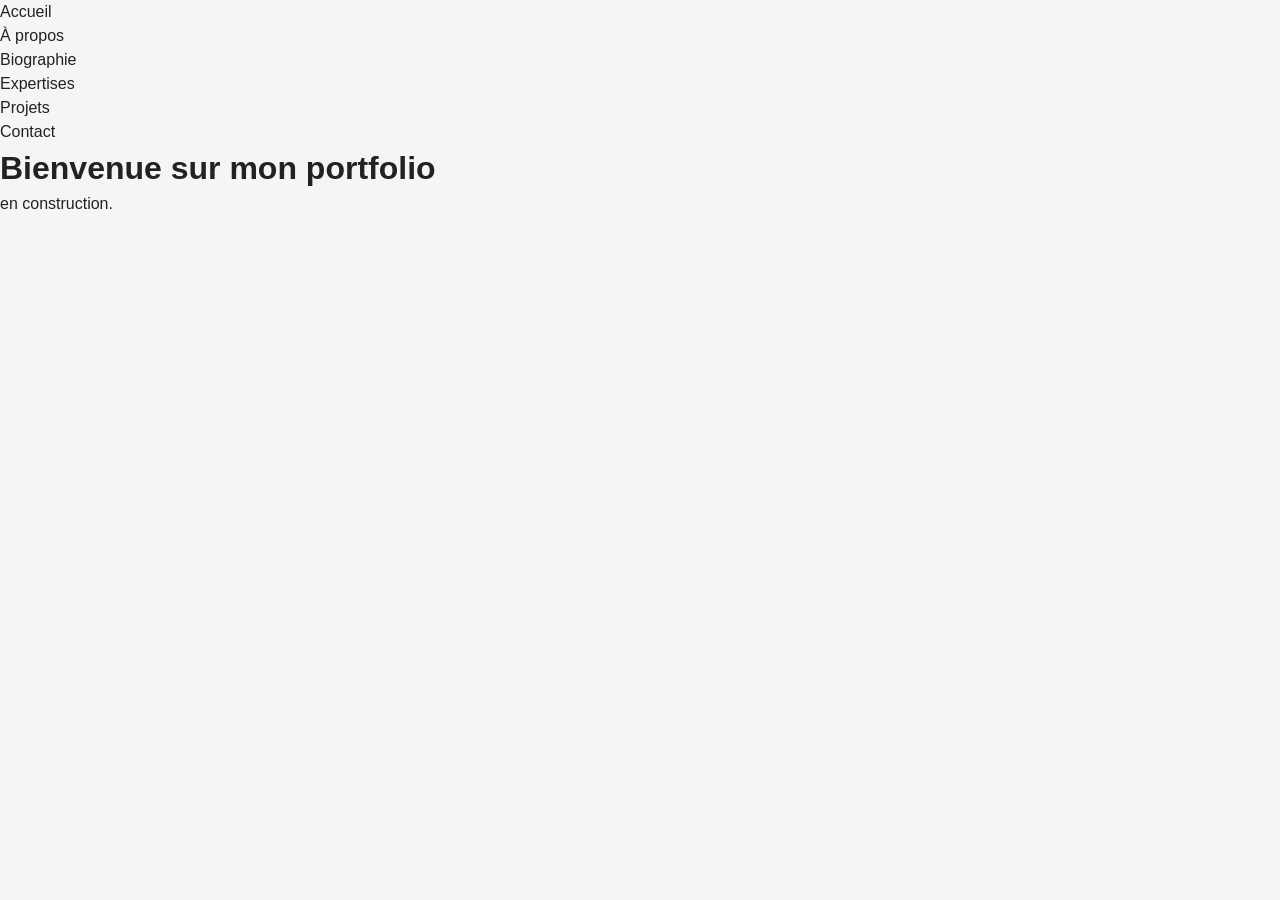
==== a-propos.html @ 9bca4cc6 "Initial commit" ====
<!DOCTYPE html>
<html lang="fr">
<head>
  <meta charset="UTF-8" />
  <meta name="viewport" content="width=device-width, initial-scale=1.0" />
  <title>Projet Portfolio - Accueil</title>
  <link rel="stylesheet" href="css/style.css" />
  </head>
<body>
  <header>
    <nav>
      <ul>
        <li><a href="index.html">Accueil</a></li>
        <li><a href="a-propos.html">À propos</a></li>
        <li><a href="biographie.html">Biographie</a></li>
        <li><a href="expertises.html">Expertises</a></li>
        <li><a href="projets.html">Projets</a></li>
        <li><a href="contact.html">Contact</a></li>
      </ul>
    </nav>
  </header>

  <main>
    <h1>Bienvenue sur mon portfolio</h1>
    <p>en construction.</p>
  </main>

  <footer>
    <p></p>
  </footer>

  <script src="js/main.js"></script>
</body>
</html>
---- css/style.css ----
* {
  margin: 0;
  padding: 0;
  box-sizing: border-box;
}

body {
  font-family: Helvetica, Arial, sans-serif;
  line-height: 1.5;
  background-color: #f5f5f5;
  color: #222;
}

nav ul {
  list-style: none;
}

a {
  text-decoration: none;
  color: inherit;
}
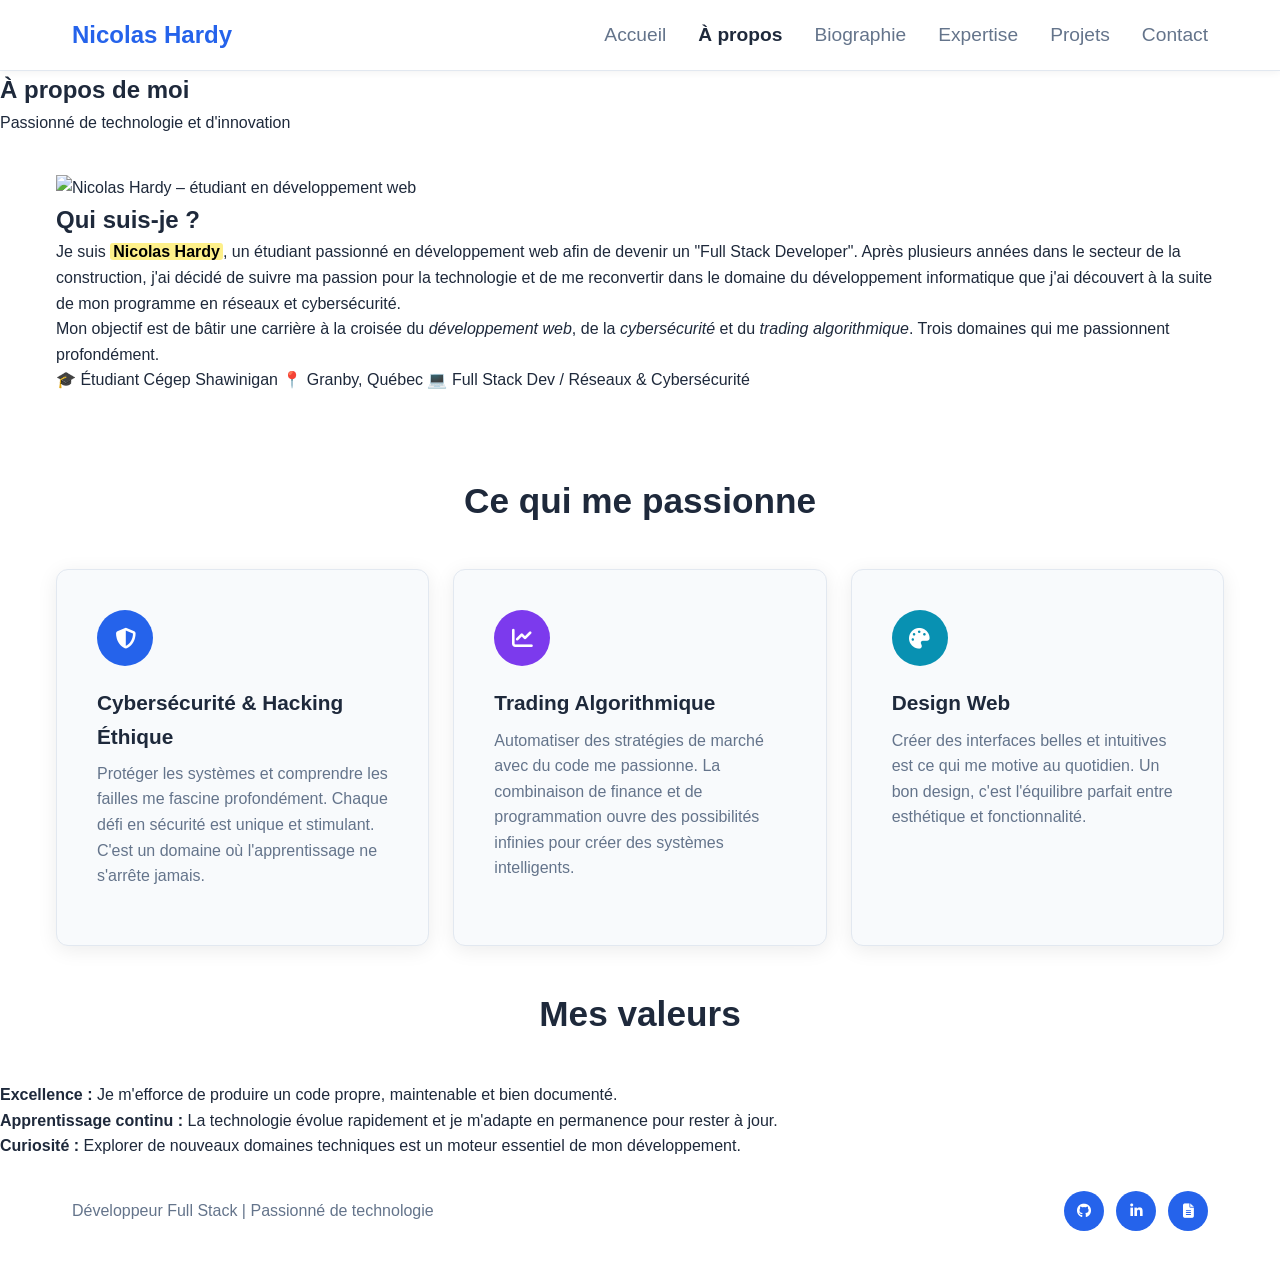
==== commit c6ef40c1: "Ajout du contenu de la page a propos + references" ====
--- a/a-propos.html
+++ b/a-propos.html
@@ -1,34 +1,172 @@
 <!DOCTYPE html>
 <html lang="fr">
 <head>
-  <meta charset="UTF-8" />
-  <meta name="viewport" content="width=device-width, initial-scale=1.0" />
-  <title>Projet Portfolio - Accueil</title>
-  <link rel="stylesheet" href="css/style.css" />
-  </head>
+  <meta charset="UTF-8">
+  <meta name="viewport" content="width=device-width, initial-scale=1.0">
+  <title>À propos – Nicolas Hardy</title>
+  <link rel="stylesheet" href="css/style.css">
+  <link rel="stylesheet" href="https://cdnjs.cloudflare.com/ajax/libs/font-awesome/6.5.0/css/all.min.css">
+</head>
 <body>
-  <header>
-    <nav>
-      <ul>
-        <li><a href="index.html">Accueil</a></li>
-        <li><a href="a-propos.html">À propos</a></li>
-        <li><a href="biographie.html">Biographie</a></li>
-        <li><a href="expertises.html">Expertises</a></li>
-        <li><a href="projets.html">Projets</a></li>
-        <li><a href="contact.html">Contact</a></li>
-      </ul>
-    </nav>
+
+  <!-- HEADER -->
+  <header class="header">
+    <div class="header-conteneur">
+      <a href="index.html" class="logo">Nicolas Hardy</a>
+      <button class="menu-hamburger" id="menuToggle"
+              aria-label="Ouvrir le menu"
+              aria-expanded="false"
+              aria-controls="navMobile">
+        <span class="barre"></span>
+        <span class="barre"></span>
+        <span class="barre"></span>
+      </button>
+      <nav class="nav-principale" id="navMobile">
+        <button class="nav-fermer" id="navFermer" aria-label="Fermer le menu">&times;</button> <!-- RÉFÉRENCE: https://numerique.ostralo.net/html_css/p5b_caracteres_speciaux.htm -->
+        <ul>
+          <li><a href="index.html" class="nav-lien">Accueil</a></li>
+          <li><a href="a-propos.html" class="nav-lien actif">À propos</a></li>
+          <li><a href="biographie.html" class="nav-lien">Biographie</a></li>
+          <li><a href="expertise.html" class="nav-lien">Expertise</a></li>
+          <li><a href="projets.html" class="nav-lien">Projets</a></li>
+          <li><a href="contact.html" class="nav-lien">Contact</a></li>
+        </ul>
+      </nav>
+    </div>
   </header>
 
   <main>
-    <h1>Bienvenue sur mon portfolio</h1>
-    <p>en construction.</p>
+
+    <!-- BANNIÈRE -->
+    <section class="banniere">
+      <div class="banniere-contenu">
+        <h1>À propos de moi</h1>
+        <p>Passionné de technologie et d'innovation</p>
+      </div>
+    </section>
+
+    <!-- QUI SUIS-JE -->
+    <section class="section-qui">
+      <div class="conteneur">
+        <div class="qui-flex">
+
+          <div class="qui-image">
+            <img src="https://images.unsplash.com/photo-1519389950473-47ba0277781c?w=600&q=80" alt="Nicolas Hardy – étudiant en développement web">
+          </div>
+
+          <div class="qui-texte">
+            <h2 class="qui-titre">Qui suis-je ?</h2>
+            <p>
+              Je suis <strong><mark>Nicolas Hardy</mark></strong>, un étudiant passionné en développement web
+              afin de devenir un "Full Stack Developer". Après plusieurs années dans le secteur de la construction,
+              j'ai décidé de suivre ma passion pour la technologie et de me reconvertir dans le domaine du 
+              développement informatique que j'ai découvert à la suite de mon programme en réseaux et cybersécurité.
+            </p>
+            <p>
+              Mon objectif est de bâtir une carrière à la croisée du <em>développement web</em>,
+              de la <em>cybersécurité</em> et du <em>trading algorithmique</em>. Trois domaines
+              qui me passionnent profondément.
+            </p>
+            <div class="qui-tags">
+              <span class="tag">🎓 Étudiant Cégep Shawinigan</span>
+              <span class="tag">📍 Granby, Québec</span>
+              <span class="tag">💻 Full Stack Dev / Réseaux & Cybersécurité</span>
+            </div>
+          </div>
+
+        </div>
+      </div>
+    </section>
+
+    <!-- CE QUI ME PASSIONNE -->
+    <section class="section-passions">
+      <div class="conteneur">
+        <h2 class="section-titre">Ce qui me passionne</h2>
+        <div class="cartes-flex">
+
+          <div class="carte">
+            <div class="carte-icone icone-bleu">
+              <i class="fas fa-shield-alt"></i> <!-- RÉFÉRENCE: https://www.angularjswiki.com/fontawesome/ -->
+            </div>
+            <h3>Cybersécurité &amp; Hacking Éthique</h3>
+            <p>
+              Protéger les systèmes et comprendre les failles me fascine profondément.
+              Chaque défi en sécurité est unique et stimulant. C'est un domaine
+              où l'apprentissage ne s'arrête jamais.
+            </p>
+          </div>
+
+          <div class="carte">
+            <div class="carte-icone icone-violet">
+              <i class="fas fa-chart-line"></i> <!-- RÉFÉRENCE: https://www.angularjswiki.com/fontawesome/ -->
+            </div>
+            <h3>Trading Algorithmique</h3>
+            <p>
+              Automatiser des stratégies de marché avec du code me passionne.
+              La combinaison de finance et de programmation ouvre des possibilités
+              infinies pour créer des systèmes intelligents.
+            </p>
+          </div>
+
+          <div class="carte">
+            <div class="carte-icone icone-turquoise">
+              <i class="fas fa-palette"></i> <!-- RÉFÉRENCE: https://www.angularjswiki.com/fontawesome/ -->
+            </div>
+            <h3>Design Web</h3>
+            <p>
+              Créer des interfaces belles et intuitives est ce qui me motive
+              au quotidien. Un bon design, c'est l'équilibre parfait entre
+              esthétique et fonctionnalité.
+            </p>
+          </div>
+
+        </div>
+      </div>
+    </section>
+
+    <!-- MES VALEURS -->
+    <section class="section-valeurs">
+      <div class="conteneur-valeurs">
+        <h2 class="section-titre">Mes valeurs</h2>
+        <div class="valeurs-liste">
+          <p>
+            <strong>Excellence :</strong>
+            Je m'efforce de produire un code propre, maintenable et bien documenté.
+          </p>
+          <p>
+            <strong>Apprentissage continu :</strong>
+            La technologie évolue rapidement et je m'adapte en permanence pour rester à jour.
+          </p>
+          <p>
+            <strong>Curiosité :</strong>
+            Explorer de nouveaux domaines techniques est un moteur essentiel de mon développement.
+          </p>
+        </div>
+      </div>
+    </section>
+
   </main>
 
-  <footer>
-    <p></p>
+  <!-- FOOTER -->
+  <footer class="footer">
+    <div class="footer-conteneur">
+      <p>Développeur Full Stack | Passionné de technologie</p>
+      <div class="footer-liens">
+        <a href="https://github.com/CodingIs4All" class="footer-icone"
+           aria-label="GitHub" target="_blank" rel="noopener noreferrer">
+          <i class="fab fa-github"></i> <!-- RÉFÉRENCE: https://www.angularjswiki.com/fontawesome/ -->
+        </a>
+        <a href="https://www.linkedin.com/in/nicolas-hardy-998b6428b" class="footer-icone"
+           aria-label="LinkedIn" target="_blank" rel="noopener noreferrer">
+          <i class="fab fa-linkedin-in"></i> <!-- RÉFÉRENCE: https://www.angularjswiki.com/fontawesome/ -->
+        </a>
+        <a href="#" class="footer-icone" aria-label="CV">
+          <i class="fas fa-file-alt"></i> <!-- RÉFÉRENCE: https://www.angularjswiki.com/fontawesome/ -->
+        </a>
+      </div>
+    </div>
   </footer>
 
   <script src="js/main.js"></script>
 </body>
-</html>+</html>
--- a/css/style.css
+++ b/css/style.css
@@ -1,21 +1,608 @@
-* {
+/*  MOBILE — par défaut (mobile-first)  */
+/*  VARIABLES CSS  */
+:root {
+  --couleur-primaire:    #2563eb;
+  --couleur-secondaire:  #7c3aed;
+  --couleur-turquoise:   #0891b2;
+  --couleur-texte:       #1e293b;
+  --couleur-texte-leger: #64748b;
+  --couleur-fond:        #ffffff;
+  --couleur-fond-leger:  #f8fafc;
+  --couleur-bordure:     #e2e8f0;
+
+  /* RÉFÉRENCE: https://box-shadow.dev/ */
+  --rayon-bordure:          12px;
+  --ombre:                  0 4px 20px rgba(0, 0, 0, 0.08);
+  --transition:             all 0.3s ease;
+
+  --espacement:             1rem;
+  --padding-section:        48px 1.25rem;
+  --taille-conteneur:       1200px;
+  --taille-titre-principal: 1.8rem;
+}
+
+/* TABLET — 768px et + */
+@media (min-width: 768px) {
+  :root {
+    --espacement:             1.25rem;
+    --padding-section:        64px 2.5rem;
+    --taille-titre-principal: 2.2rem;
+  }
+}
+
+/* DESKTOP — 1024px et + */
+@media (min-width: 1024px) {
+  :root {
+    --espacement:             1.5rem;
+    --padding-section:        40px 1rem;
+    --taille-titre-principal: 2.8rem;
+  }
+}
+
+
+/*  RESET & BASE  */
+*, *::before, *::after {
+  box-sizing: border-box;
   margin: 0;
   padding: 0;
-  box-sizing: border-box;
 }
 
 body {
   font-family: Helvetica, Arial, sans-serif;
-  line-height: 1.5;
-  background-color: #f5f5f5;
-  color: #222;
-}
-
-nav ul {
-  list-style: none;
+  color: var(--couleur-texte);
+  background-color: var(--couleur-fond);
+  line-height: 1.6;
 }
 
 a {
   text-decoration: none;
   color: inherit;
+}
+
+ul {
+  list-style: none;
+}
+
+img {
+  max-width: 100%;
+  display: block;
+}
+
+mark {
+  background-color: #fef08a;
+  padding: 0 3px;
+  border-radius: 3px;
+}
+
+
+/*  CONTENEUR CENTRÉ  */
+.conteneur {
+  max-width: var(--taille-conteneur);
+  margin: 0 auto;
+  padding: var(--padding-section);
+}
+
+
+/*  HEADER & NAVIGATION  */
+.header {
+  position: sticky;
+  top: 0;
+  background-color: var(--couleur-fond);
+  border-bottom: 1px solid var(--couleur-bordure);
+  box-shadow: 0 1px 8px rgba(0, 0, 0, 0.06);
+  z-index: 100;
+}
+
+.header-conteneur {
+  max-width: var(--taille-conteneur);
+  margin: 0 auto;
+  padding: 1rem 1.25rem;
+  display: flex;
+  justify-content: space-between;
+  align-items: center;
+}
+
+.logo {
+  font-size: 1.5rem;
+  font-weight: 700;
+  color: var(--couleur-primaire);
+  transition: var(--transition);
+}
+
+.logo:hover {
+  color: #1d4ed8;
+}
+
+.nav-principale ul {
+  display: flex;
+  gap: 1rem;
+  align-items: center;
+  flex-wrap: wrap;
+}
+
+.nav-lien {
+  font-size: 0.9rem;
+  font-weight: 500;
+  color: var(--couleur-texte-leger);
+  transition: var(--transition);
+  padding-bottom: 2px;
+}
+
+.nav-lien:hover {
+  color: var(--couleur-primaire);
+}
+
+.nav-lien.actif {
+  color: var(--couleur-texte);
+  font-weight: 700;
+}
+
+@media (min-width: 768px) {
+  .header-conteneur {
+    padding: 1rem 2.5rem;
+  }
+
+  .nav-principale ul {
+    gap: 1.5rem;
+  }
+
+  .nav-lien {
+    font-size: 0.95rem;
+  }
+}
+
+@media (min-width: 1024px) {
+  .header-conteneur {
+    padding: 1rem 2rem;
+  }
+
+  .nav-principale ul {
+    gap: 2rem;
+  }
+
+  .nav-lien {
+    font-size: 1.2rem;
+  }
+}
+
+
+/*  HAMBURGER — Bouton mobile  */
+.menu-hamburger {
+  display: none;
+  flex-direction: column;
+  justify-content: center;
+  gap: 5px;
+  background: none;
+  border: 2px solid transparent;
+  border-radius: 8px;
+  cursor: pointer;
+  padding: 0.45rem 0.5rem;
+  transition: border-color 0.3s ease;
+}
+
+.barre {
+  display: block;
+  width: 22px;
+  height: 2.5px;
+  background-color: var(--couleur-primaire);
+  border-radius: 2px;
+  transition: transform 0.3s ease, opacity 0.3s ease;
+}
+
+.menu-hamburger[aria-expanded="true"] {
+  border-color: var(--couleur-bordure);
+}
+
+.menu-hamburger[aria-expanded="true"] .barre:nth-child(1) {
+  transform: translateY(7.5px) rotate(45deg);
+}
+
+.menu-hamburger[aria-expanded="true"] .barre:nth-child(2) {
+  opacity: 0;
+  transform: scaleX(0);
+}
+
+.menu-hamburger[aria-expanded="true"] .barre:nth-child(3) {
+  transform: translateY(-7.5px) rotate(-45deg);
+}
+
+.header-menu-ouvert {
+  position: fixed;
+  top: 0;
+  left: 0;
+  right: 0;
+  z-index: 200;
+}
+
+.nav-fermer {
+  display: none;
+}
+
+@media (max-width: 767px) {
+  .menu-hamburger {
+    display: flex;
+  }
+
+  .nav-principale {
+    position: fixed;
+    top: 0;
+    left: 0;
+    right: 0;
+    min-height: 50vh;
+    background-color: #ffffff;
+    z-index: 150;
+    display: flex;
+    flex-direction: column;
+    align-items: center;
+    justify-content: center;
+    padding-top: 4rem;
+    box-shadow: 0 8px 30px rgba(0, 0, 0, 0.15);
+    transform: translateY(-110%); /* RÉFÉRENCE: https://www.joshwcomeau.com/css/transforms/ */
+    visibility: hidden;
+    transition: transform 0.4s ease, visibility 0.4s ease;
+  }
+
+  .nav-principale.nav-ouverte {
+    transform: translateY(0);
+    visibility: visible;
+  }
+
+  .nav-fermer {
+    display: flex;
+    align-items: center;
+    justify-content: center;
+    position: absolute;
+    top: 1rem;
+    right: 1rem;
+    width: 36px;
+    height: 36px;
+    background: none;
+    border: 1.5px solid var(--couleur-bordure);
+    border-radius: 8px;
+    cursor: pointer;
+    font-size: 1.5rem;
+    color: var(--couleur-texte);
+    line-height: 1;
+    transition: var(--transition);
+  }
+
+  .nav-fermer:hover {
+    background-color: var(--couleur-fond-leger);
+  }
+
+  .nav-principale ul {
+    flex-direction: column;
+    gap: 1.5rem;
+    align-items: center;
+  }
+
+  .nav-lien {
+    font-size: 1.15rem;
+  }
+
+  .nav-lien.actif {
+    background-color: var(--couleur-primaire);
+    color: #ffffff;
+    border-radius: var(--rayon-bordure);
+    padding: 0.5rem 2.5rem;
+  }
+}
+
+
+/*  BOUTONS  */
+.btn {
+  display: inline-block;
+  padding: 0.75rem 1.75rem;
+  border-radius: var(--rayon-bordure);
+  font-weight: 600;
+  font-size: 0.95rem;
+  border: 2px solid transparent;
+  transition: var(--transition);
+}
+
+.btn-primaire {
+  background-color: var(--couleur-primaire);
+  color: #ffffff;
+  border-color: var(--couleur-primaire);
+}
+
+.btn-primaire:hover {
+  background-color: #1d4ed8;
+  border-color: #1d4ed8;
+  transform: translateY(-2px);
+  box-shadow: 0 6px 20px rgba(37, 99, 235, 0.4);
+}
+
+.btn-secondaire {
+  background-color: transparent;
+  color: #ffffff;
+  border-color: #ffffff;
+}
+
+.btn-secondaire:hover {
+  background-color: rgba(255, 255, 255, 0.15);
+  transform: translateY(-2px);
+}
+
+.btn-secondaire-sombre {
+  background-color: transparent;
+  color: var(--couleur-texte);
+  border: 2px solid var(--couleur-texte);
+}
+
+.btn-secondaire-sombre:hover {
+  background-color: var(--couleur-texte);
+  color: #ffffff;
+  transform: translateY(-2px);
+}
+
+.btn-github {
+  background-color: #1e293b;
+  color: #ffffff;
+  border: 2px solid #1e293b;
+}
+
+.btn-github:hover {
+  background-color: #0f172a;
+  transform: translateY(-2px);
+}
+
+.btn-cv {
+  background-color: var(--couleur-secondaire);
+  color: #ffffff;
+  border: 2px solid var(--couleur-secondaire);
+}
+
+.btn-cv:hover {
+  background-color: #6d28d9;
+  transform: translateY(-2px);
+}
+
+@media (min-width: 1024px) {
+  .btn-primaire  { font-size: 1rem; }
+  .btn-secondaire { font-size: 1rem; }
+}
+
+
+/*  SECTION TITRE COMMUN  */
+.section-titre {
+  text-align: center;
+  font-size: 1.6rem;
+  font-weight: 700;
+  margin-bottom: 2.5rem;
+}
+
+@media (min-width: 768px) {
+  .section-titre { font-size: 1.8rem; }
+}
+
+@media (min-width: 1024px) {
+  .section-titre { font-size: 2.2rem; }
+}
+
+
+/*  CARTES FLEX (communes à plusieurs pages)  */
+.cartes-flex {
+  display: flex;
+  gap: var(--espacement);
+  flex-wrap: wrap;
+  justify-content: center;
+}
+
+.carte {
+  background-color: var(--couleur-fond-leger);
+  border: 1px solid var(--couleur-bordure);
+  border-radius: var(--rayon-bordure);
+  padding: 2.5rem;
+  flex: 1;
+  min-width: 260px;
+  box-shadow: var(--ombre);
+  transition: var(--transition);
+}
+
+.carte:hover {
+  transform: translateY(-6px);
+  box-shadow: 0 12px 32px rgba(0, 0, 0, 0.12);
+}
+
+.carte-icone {
+  width: 56px;
+  height: 56px;
+  border-radius: 50%;
+  display: flex;
+  align-items: center;
+  justify-content: center;
+  font-size: 1.3rem;
+  color: #ffffff;
+  margin-bottom: 1.25rem;
+  flex-shrink: 0;
+}
+
+.icone-bleu      { background-color: var(--couleur-primaire);   }
+.icone-violet    { background-color: var(--couleur-secondaire); }
+.icone-turquoise { background-color: var(--couleur-turquoise);  }
+
+.carte h3 {
+  font-size: 1.1rem;
+  font-weight: 700;
+  margin-bottom: 0.5rem;
+}
+
+.carte p {
+  font-size: 0.9rem;
+  color: var(--couleur-texte-leger);
+  margin-bottom: 1rem;
+}
+
+.lien-carte {
+  color: var(--couleur-primaire);
+  font-size: 0.9rem;
+  font-weight: 600;
+  transition: var(--transition);
+}
+
+.lien-carte:hover {
+  color: #1d4ed8;
+  text-decoration: underline;
+}
+
+@media (min-width: 1024px) {
+  .carte h3    { font-size: 1.3rem; }
+  .carte p     { font-size: 1rem; }
+  .lien-carte  { font-size: 1rem; }
+}
+
+
+/*  FOOTER  */
+.footer {
+  background-color: var(--couleur-fond);
+}
+
+.footer-conteneur {
+  max-width: var(--taille-conteneur);
+  margin: 0 auto;
+  padding: 1rem 1.25rem;
+  display: flex;
+  flex-direction: column;
+  align-items: center;
+  gap: 1rem;
+  text-align: center;
+}
+
+.footer p {
+  font-size: 0.9rem;
+  color: var(--couleur-texte-leger);
+}
+
+.footer-liens {
+  display: flex;
+  gap: 0.75rem;
+}
+
+.footer-icone {
+  width: 40px;
+  height: 40px;
+  background-color: var(--couleur-primaire);
+  color: #ffffff;
+  border-radius: 50%;
+  display: flex;
+  align-items: center;
+  justify-content: center;
+  font-size: 0.9rem;
+  transition: var(--transition);
+}
+
+.footer-icone:hover {
+  background-color: #1d4ed8;
+  transform: translateY(-2px);
+}
+
+@media (min-width: 768px) {
+  .footer-conteneur {
+    flex-direction: row;
+    justify-content: space-between;
+    text-align: left;
+    padding: 1rem 2.5rem;
+  }
+}
+
+@media (min-width: 1024px) {
+  .footer-conteneur { padding: 2rem 2rem; }
+  .footer p         { font-size: 1rem; }
+}
+
+
+/*  ACCUEIL — BANNIÈRE PRINCIPALE  */
+.accueil-banniere {
+  min-height: 60vh;
+  display: flex;
+  align-items: center;
+  justify-content: center;
+  text-align: center;
+  padding: 2rem 1.25rem;
+  color: #ffffff;
+  background-image:
+    linear-gradient(135deg, rgba(37, 99, 235, 0.88), rgba(124, 58, 237, 0.85)),
+    url('https://images.unsplash.com/photo-1555066931-4365d14bab8c?w=1920&q=80');
+  background-size: cover;
+  background-position: center;
+}
+
+.accueil-banniere-contenu {
+  max-width: 720px;
+}
+
+.accueil-banniere-contenu h1 {
+  font-size: var(--taille-titre-principal);
+  font-weight: 700;
+  line-height: 1.2;
+  margin-bottom: 1rem;
+}
+
+.accueil-banniere-contenu p {
+  font-size: 1rem;
+  opacity: 0.9;
+  margin-bottom: 0.75rem;
+}
+
+.accueil-banniere-contenu p.accueil-banniere-technologies {
+  font-style: italic;
+  font-size: 0.9rem;
+  opacity: 0.85;
+  margin-bottom: 2rem;
+}
+
+.accueil-banniere-boutons {
+  display: flex;
+  gap: 1rem;
+  justify-content: center;
+  flex-wrap: wrap;
+}
+
+@media (min-width: 768px) {
+  .accueil-banniere                                         { padding: 2rem 2.5rem; }
+  .accueil-banniere-contenu p                               { font-size: 1.05rem; }
+  .accueil-banniere-contenu p.accueil-banniere-technologies { font-size: 0.95rem; }
+}
+
+@media (min-width: 1024px) {
+  .accueil-banniere                                         { padding: 2rem 4rem; }
+  .accueil-banniere-contenu p                               { font-size: 1.5rem; }
+  .accueil-banniere-contenu p.accueil-banniere-technologies { font-size: 1rem; }
+}
+
+
+/*  ACCUEIL — SECTION PARCOURS  */
+.accueil-parcours {
+  background-color: var(--couleur-fond);
+}
+
+
+/*  ACCUEIL — SECTION COLLABORATION  */
+.accueil-collaboration {
+  background-color: var(--couleur-fond-leger);
+}
+
+.accueil-collaboration-conteneur {
+  max-width: var(--taille-conteneur);
+  margin: 0 auto;
+  padding: var(--padding-section);
+  text-align: center;
+}
+
+.accueil-collaboration-conteneur h2 {
+  font-size: 1.5rem;
+  font-weight: 700;
+  margin-bottom: 0.75rem;
+}
+
+.accueil-collaboration-conteneur p {
+  color: var(--couleur-texte-leger);
+  margin-bottom: 1.75rem;
+}
+
+@media (min-width: 1024px) {
+  .accueil-collaboration-conteneur    { padding: 60px 2rem; }
+  .accueil-collaboration-conteneur h2 { font-size: 2rem; }
+  .accueil-collaboration-conteneur p  { font-size: 1.2rem; }
 }
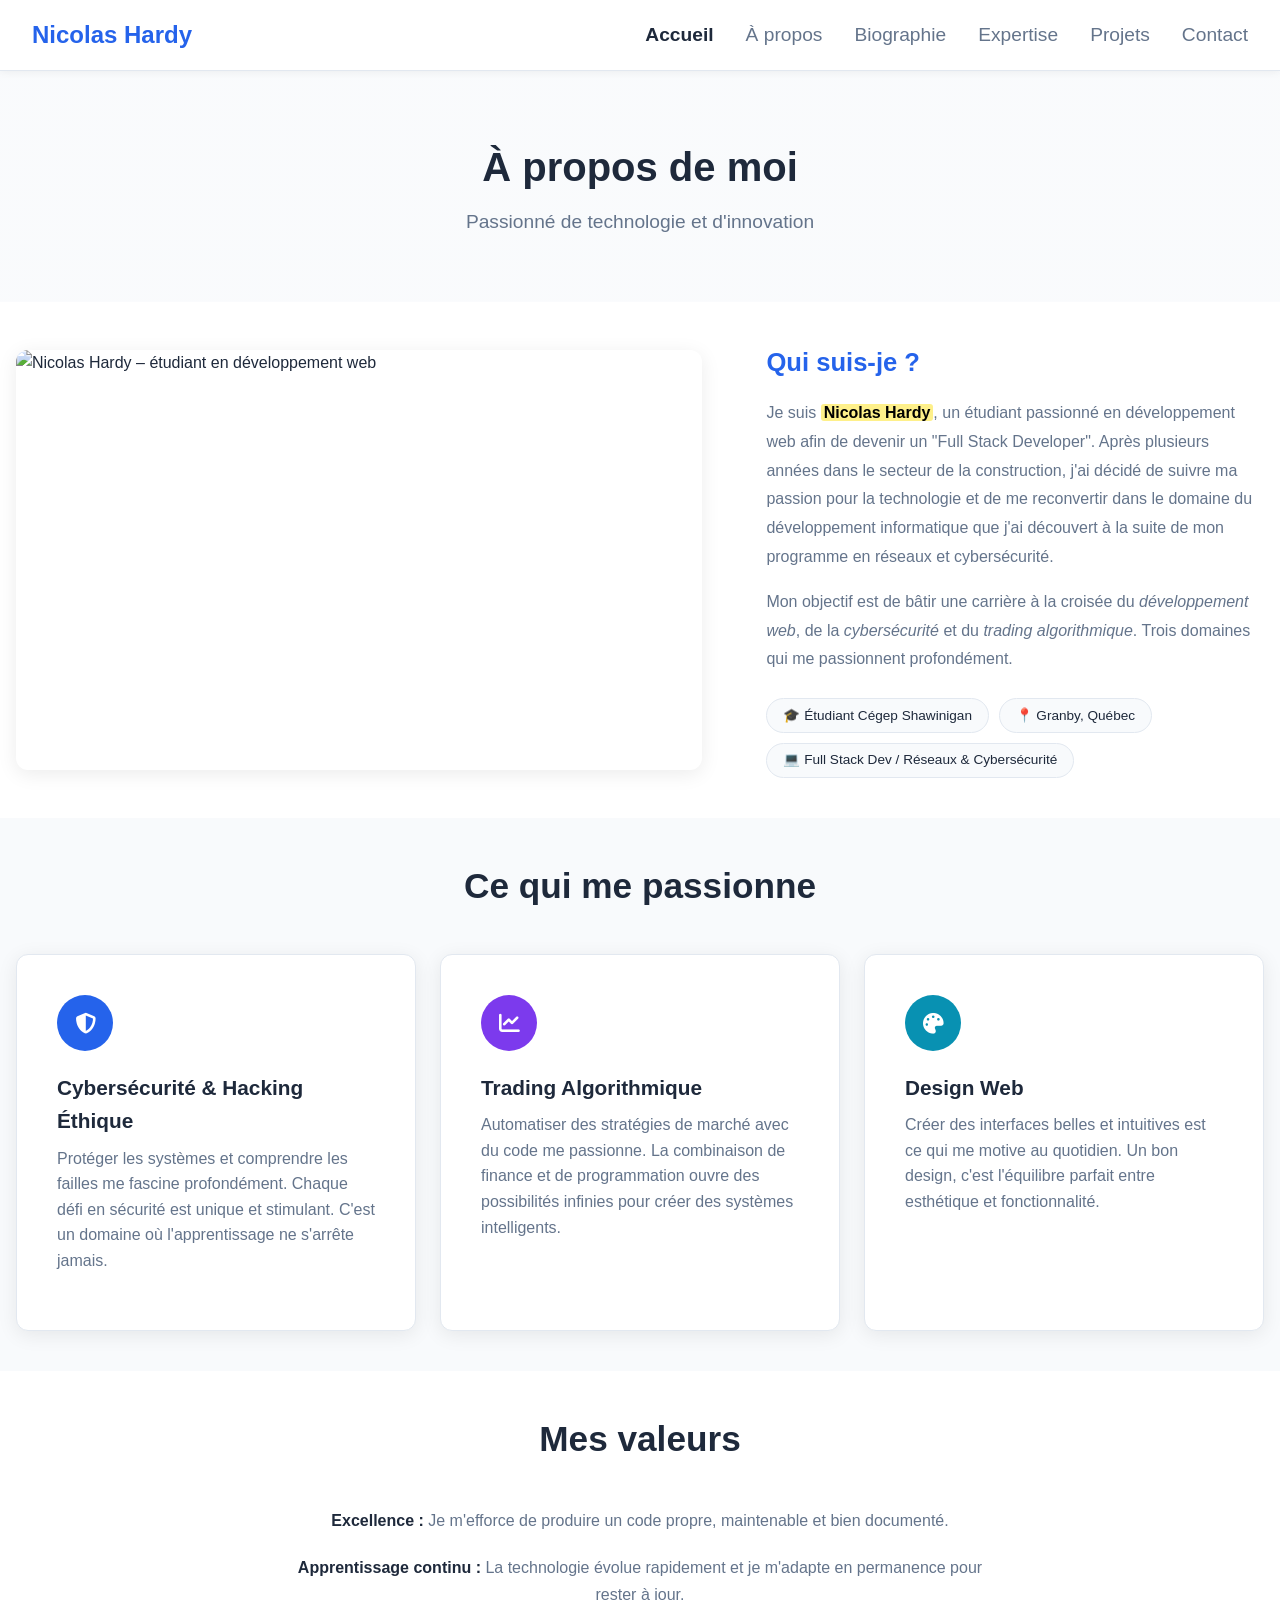
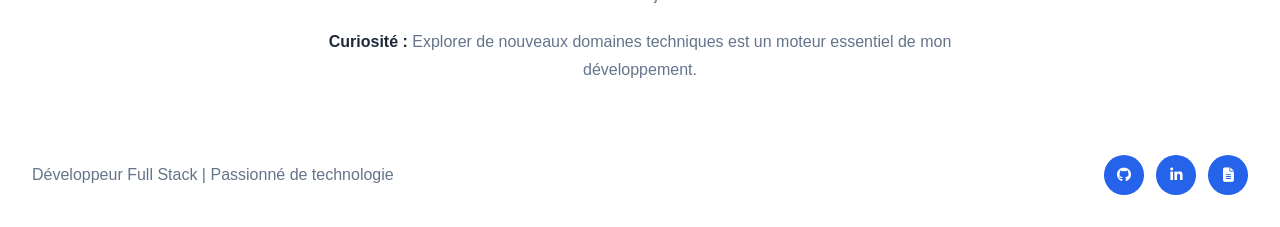
==== commit bab84b7e: "Ajout des commentaires pour page a-propos" ====
--- a/a-propos.html
+++ b/a-propos.html
@@ -3,16 +3,20 @@
 <head>
   <meta charset="UTF-8">
   <meta name="viewport" content="width=device-width, initial-scale=1.0">
-  <title>À propos – Nicolas Hardy</title>
+  <title>Nicolas Hardy – Portfolio</title>
   <link rel="stylesheet" href="css/style.css">
+  <!-- Icônes Font Awesome pour les boutons, cartes et réseaux sociaux -->
   <link rel="stylesheet" href="https://cdnjs.cloudflare.com/ajax/libs/font-awesome/6.5.0/css/all.min.css">
 </head>
 <body>
 
-  <!-- HEADER -->
+  <!-- En-tête du site avec logo et navigation -->
   <header class="header">
     <div class="header-conteneur">
+      <!-- Logo cliquable qui ramène à la page d'accueil -->
       <a href="index.html" class="logo">Nicolas Hardy</a>
+
+      <!-- Bouton hamburger pour ouvrir le menu mobile -->
       <button class="menu-hamburger" id="menuToggle"
               aria-label="Ouvrir le menu"
               aria-expanded="false"
@@ -21,11 +25,15 @@
         <span class="barre"></span>
         <span class="barre"></span>
       </button>
+
+      <!-- Navigation principale -->
       <nav class="nav-principale" id="navMobile">
+        <!-- Bouton pour fermer le menu mobile -->
         <button class="nav-fermer" id="navFermer" aria-label="Fermer le menu">&times;</button> <!-- RÉFÉRENCE: https://numerique.ostralo.net/html_css/p5b_caracteres_speciaux.htm -->
+        <!-- Liens de navigation du site -->
         <ul>
-          <li><a href="index.html" class="nav-lien">Accueil</a></li>
-          <li><a href="a-propos.html" class="nav-lien actif">À propos</a></li>
+          <li><a href="index.html" class="nav-lien actif">Accueil</a></li>
+          <li><a href="a-propos.html" class="nav-lien">À propos</a></li>
           <li><a href="biographie.html" class="nav-lien">Biographie</a></li>
           <li><a href="expertise.html" class="nav-lien">Expertise</a></li>
           <li><a href="projets.html" class="nav-lien">Projets</a></li>
@@ -34,10 +42,10 @@
       </nav>
     </div>
   </header>
-
+  <!-- Contenu principal de la page -->
   <main>
 
-    <!-- BANNIÈRE -->
+    <!-- Bannière d’introduction -->
     <section class="banniere">
       <div class="banniere-contenu">
         <h1>À propos de moi</h1>
@@ -45,15 +53,17 @@
       </div>
     </section>
 
-    <!-- QUI SUIS-JE -->
+    <!-- Présentation personnelle -->
     <section class="section-qui">
       <div class="conteneur">
         <div class="qui-flex">
 
+          <!-- Photo de présentation -->
           <div class="qui-image">
             <img src="https://images.unsplash.com/photo-1519389950473-47ba0277781c?w=600&q=80" alt="Nicolas Hardy – étudiant en développement web">
           </div>
 
+          <!-- Texte de présentation -->
           <div class="qui-texte">
             <h2 class="qui-titre">Qui suis-je ?</h2>
             <p>
@@ -67,6 +77,8 @@
               de la <em>cybersécurité</em> et du <em>trading algorithmique</em>. Trois domaines
               qui me passionnent profondément.
             </p>
+
+            <!-- Mots-clés rapides -->
             <div class="qui-tags">
               <span class="tag">🎓 Étudiant Cégep Shawinigan</span>
               <span class="tag">📍 Granby, Québec</span>
@@ -78,12 +90,13 @@
       </div>
     </section>
 
-    <!-- CE QUI ME PASSIONNE -->
+    <!-- Domaines qui me passionnent -->
     <section class="section-passions">
       <div class="conteneur">
         <h2 class="section-titre">Ce qui me passionne</h2>
         <div class="cartes-flex">
 
+          <!-- Carte cybersécurité -->
           <div class="carte">
             <div class="carte-icone icone-bleu">
               <i class="fas fa-shield-alt"></i> <!-- RÉFÉRENCE: https://www.angularjswiki.com/fontawesome/ -->
@@ -96,6 +109,7 @@
             </p>
           </div>
 
+          <!-- Carte trading -->
           <div class="carte">
             <div class="carte-icone icone-violet">
               <i class="fas fa-chart-line"></i> <!-- RÉFÉRENCE: https://www.angularjswiki.com/fontawesome/ -->
@@ -108,6 +122,7 @@
             </p>
           </div>
 
+          <!-- Carte design web -->
           <div class="carte">
             <div class="carte-icone icone-turquoise">
               <i class="fas fa-palette"></i> <!-- RÉFÉRENCE: https://www.angularjswiki.com/fontawesome/ -->
@@ -124,10 +139,12 @@
       </div>
     </section>
 
-    <!-- MES VALEURS -->
+    <!-- Valeurs personnelles -->
     <section class="section-valeurs">
       <div class="conteneur-valeurs">
         <h2 class="section-titre">Mes valeurs</h2>
+
+        <!-- Liste des valeurs -->
         <div class="valeurs-liste">
           <p>
             <strong>Excellence :</strong>
@@ -147,10 +164,11 @@
 
   </main>
 
-  <!-- FOOTER -->
+  <!-- Pied de page avec texte et liens sociaux -->
   <footer class="footer">
     <div class="footer-conteneur">
       <p>Développeur Full Stack | Passionné de technologie</p>
+      <!-- Liens vers les réseaux sociaux et le CV -->
       <div class="footer-liens">
         <a href="https://github.com/CodingIs4All" class="footer-icone"
            aria-label="GitHub" target="_blank" rel="noopener noreferrer">
@@ -166,7 +184,8 @@
       </div>
     </div>
   </footer>
-
+  
+  <!-- Script JavaScript principal -->
   <script src="js/main.js"></script>
 </body>
-</html>
+</html>
--- a/css/style.css
+++ b/css/style.css
@@ -1,31 +1,34 @@
-/*  MOBILE — par défaut (mobile-first)  */
-/*  VARIABLES CSS  */
+/* ============================================
+   VARIABLES CSS
+   ============================================ */
+
+/* MOBILE — par défaut (mobile-first) */
 :root {
-  --couleur-primaire:    #2563eb;
-  --couleur-secondaire:  #7c3aed;
-  --couleur-turquoise:   #0891b2;
-  --couleur-texte:       #1e293b;
+  --couleur-primaire: #2563eb;
+  --couleur-secondaire: #7c3aed;
+  --couleur-turquoise: #0891b2;
+  --couleur-texte: #1e293b;
   --couleur-texte-leger: #64748b;
-  --couleur-fond:        #ffffff;
-  --couleur-fond-leger:  #f8fafc;
-  --couleur-bordure:     #e2e8f0;
+  --couleur-fond: #ffffff;
+  --couleur-fond-leger: #f8fafc;
+  --couleur-bordure: #e2e8f0;
 
   /* RÉFÉRENCE: https://box-shadow.dev/ */
-  --rayon-bordure:          12px;
-  --ombre:                  0 4px 20px rgba(0, 0, 0, 0.08);
-  --transition:             all 0.3s ease;
-
-  --espacement:             1rem;
-  --padding-section:        48px 1.25rem;
-  --taille-conteneur:       1200px;
+  --rayon-bordure: 12px;
+  --ombre: 0 4px 20px rgba(0, 0, 0, 0.08);
+  --transition: all 0.3s ease;
+
+  --espacement: 1rem;
+  --padding-section: 48px 1.25rem;
+  --taille-conteneur: 1500px;
   --taille-titre-principal: 1.8rem;
 }
 
 /* TABLET — 768px et + */
 @media (min-width: 768px) {
   :root {
-    --espacement:             1.25rem;
-    --padding-section:        64px 2.5rem;
+    --espacement: 1.25rem;
+    --padding-section: 64px 2.5rem;
     --taille-titre-principal: 2.2rem;
   }
 }
@@ -33,15 +36,22 @@
 /* DESKTOP — 1024px et + */
 @media (min-width: 1024px) {
   :root {
-    --espacement:             1.5rem;
-    --padding-section:        40px 1rem;
+    --espacement: 1.5rem;
+    --padding-section: 40px 1rem;
     --taille-titre-principal: 2.8rem;
   }
 }
 
-
-/*  RESET & BASE  */
-*, *::before, *::after {
+/* ============================================
+   RESET & BASE
+   ============================================ */
+/* RÉFÉRENCE: https://www.w3schools.com/cssref/sel_all.php 
+              https://www.w3schools.com/cssref/css_ref_pseudo_elements.php 
+              https://www.w3schools.com/cssref/css_inherit.php 
+              https://www.w3schools.com/tags/tag_mark.asp */
+*,
+*::before,
+*::after {
   box-sizing: border-box;
   margin: 0;
   padding: 0;
@@ -74,16 +84,20 @@
   border-radius: 3px;
 }
 
-
-/*  CONTENEUR CENTRÉ  */
+/* ============================================
+   CONTENEUR CENTRÉ
+   ============================================ */
 .conteneur {
   max-width: var(--taille-conteneur);
   margin: 0 auto;
   padding: var(--padding-section);
 }
 
-
-/*  HEADER & NAVIGATION  */
+/* ============================================
+   HEADER & NAVIGATION
+   ============================================ */
+/* RÉFÉRENCE: https://www.w3schools.com/howto/howto_css_sticky_element.asp
+              https://www.w3schools.com/cssref/pr_font_weight.php */
 .header {
   position: sticky;
   top: 0;
@@ -165,8 +179,13 @@
   }
 }
 
-
-/*  HAMBURGER — Bouton mobile  */
+/* ============================================
+   HAMBURGER — Bouton mobile
+   ============================================ */
+/*RÉFÉRENCES: https://www.w3schools.com/css/css3_transitions_timing.asp
+              https://www.joshwcomeau.com/css/transforms/
+              https://www.w3schools.com/cssref/css_functions.php */
+
 .menu-hamburger {
   display: none;
   flex-direction: column;
@@ -237,7 +256,7 @@
     justify-content: center;
     padding-top: 4rem;
     box-shadow: 0 8px 30px rgba(0, 0, 0, 0.15);
-    transform: translateY(-110%); /* RÉFÉRENCE: https://www.joshwcomeau.com/css/transforms/ */
+    transform: translateY(-110%);
     visibility: hidden;
     transition: transform 0.4s ease, visibility 0.4s ease;
   }
@@ -288,8 +307,9 @@
   }
 }
 
-
-/*  BOUTONS  */
+/* ============================================
+   BOUTONS
+   ============================================ */
 .btn {
   display: inline-block;
   padding: 0.75rem 1.75rem;
@@ -359,12 +379,18 @@
 }
 
 @media (min-width: 1024px) {
-  .btn-primaire  { font-size: 1rem; }
-  .btn-secondaire { font-size: 1rem; }
-}
-
-
-/*  SECTION TITRE COMMUN  */
+  .btn-primaire {
+    font-size: 1rem;
+  }
+
+  .btn-secondaire {
+    font-size: 1rem;
+  }
+}
+
+/* ============================================
+   SECTION TITRE COMMUN
+   ============================================ */
 .section-titre {
   text-align: center;
   font-size: 1.6rem;
@@ -373,15 +399,20 @@
 }
 
 @media (min-width: 768px) {
-  .section-titre { font-size: 1.8rem; }
+  .section-titre {
+    font-size: 1.8rem;
+  }
 }
 
 @media (min-width: 1024px) {
-  .section-titre { font-size: 2.2rem; }
-}
-
-
-/*  CARTES FLEX (communes à plusieurs pages)  */
+  .section-titre {
+    font-size: 2.2rem;
+  }
+}
+
+/* ============================================
+   CARTES FLEX — communes
+   ============================================ */
 .cartes-flex {
   display: flex;
   gap: var(--espacement);
@@ -418,9 +449,17 @@
   flex-shrink: 0;
 }
 
-.icone-bleu      { background-color: var(--couleur-primaire);   }
-.icone-violet    { background-color: var(--couleur-secondaire); }
-.icone-turquoise { background-color: var(--couleur-turquoise);  }
+.icone-bleu {
+  background-color: var(--couleur-primaire);
+}
+
+.icone-violet {
+  background-color: var(--couleur-secondaire);
+}
+
+.icone-turquoise {
+  background-color: var(--couleur-turquoise);
+}
 
 .carte h3 {
   font-size: 1.1rem;
@@ -447,13 +486,83 @@
 }
 
 @media (min-width: 1024px) {
-  .carte h3    { font-size: 1.3rem; }
-  .carte p     { font-size: 1rem; }
-  .lien-carte  { font-size: 1rem; }
-}
-
-
-/*  FOOTER  */
+  .carte h3 {
+    font-size: 1.3rem;
+  }
+
+  .carte p {
+    font-size: 1rem;
+  }
+
+  .lien-carte {
+    font-size: 1rem;
+  }
+}
+
+/* ============================================
+   SECTION CTA — commune
+   ============================================ */
+.section-cta {
+  background-color: var(--couleur-fond-leger);
+}
+
+.conteneur-cta {
+  max-width: var(--taille-conteneur);
+  margin: 0 auto;
+  padding: var(--padding-section);
+  text-align: center;
+  display: flex;
+  flex-direction: column;
+  align-items: center;
+  gap: 1rem;
+}
+
+.conteneur-cta h2 {
+  font-size: 1.5rem;
+  font-weight: 700;
+  color: var(--couleur-texte);
+}
+
+.conteneur-cta p {
+  color: var(--couleur-texte-leger);
+  max-width: 600px;
+}
+
+.cta-boutons {
+  display: flex;
+  gap: 1rem;
+  justify-content: center;
+  flex-wrap: wrap;
+  margin-top: 0.5rem;
+}
+
+@media (min-width: 768px) {
+  .conteneur-cta h2 {
+    font-size: 1.8rem;
+  }
+
+  .conteneur-cta p {
+    font-size: 1.05rem;
+  }
+}
+
+@media (min-width: 1024px) {
+  .conteneur-cta {
+    padding: 60px 2rem;
+  }
+
+  .conteneur-cta h2 {
+    font-size: 2rem;
+  }
+
+  .conteneur-cta p {
+    font-size: 1.1rem;
+  }
+}
+
+/* ============================================
+   FOOTER
+   ============================================ */
 .footer {
   background-color: var(--couleur-fond);
 }
@@ -507,12 +616,20 @@
 }
 
 @media (min-width: 1024px) {
-  .footer-conteneur { padding: 2rem 2rem; }
-  .footer p         { font-size: 1rem; }
-}
-
-
-/*  ACCUEIL — BANNIÈRE PRINCIPALE  */
+  .footer-conteneur {
+    padding: 2rem 2rem;
+  }
+
+  .footer p {
+    font-size: 1rem;
+  }
+}
+
+/* ============================================
+   ACCUEIL — Bannière principale
+   ============================================ */
+/* RÉFÉRENCE : https://www.w3schools.com/cssref/func_linear-gradient.php */
+
 .accueil-banniere {
   min-height: 60vh;
   display: flex;
@@ -560,25 +677,43 @@
 }
 
 @media (min-width: 768px) {
-  .accueil-banniere                                         { padding: 2rem 2.5rem; }
-  .accueil-banniere-contenu p                               { font-size: 1.05rem; }
-  .accueil-banniere-contenu p.accueil-banniere-technologies { font-size: 0.95rem; }
+  .accueil-banniere {
+    padding: 2rem 2.5rem;
+  }
+
+  .accueil-banniere-contenu p {
+    font-size: 1.05rem;
+  }
+
+  .accueil-banniere-contenu p.accueil-banniere-technologies {
+    font-size: 0.95rem;
+  }
 }
 
 @media (min-width: 1024px) {
-  .accueil-banniere                                         { padding: 2rem 4rem; }
-  .accueil-banniere-contenu p                               { font-size: 1.5rem; }
-  .accueil-banniere-contenu p.accueil-banniere-technologies { font-size: 1rem; }
-}
-
-
-/*  ACCUEIL — SECTION PARCOURS  */
+  .accueil-banniere {
+    padding: 2rem 4rem;
+  }
+
+  .accueil-banniere-contenu p {
+    font-size: 1.5rem;
+  }
+
+  .accueil-banniere-contenu p.accueil-banniere-technologies {
+    font-size: 1rem;
+  }
+}
+
+/* ============================================
+   ACCUEIL — Section parcours
+   ============================================ */
 .accueil-parcours {
   background-color: var(--couleur-fond);
 }
 
-
-/*  ACCUEIL — SECTION COLLABORATION  */
+/* ============================================
+   ACCUEIL — Section collaboration
+   ============================================ */
 .accueil-collaboration {
   background-color: var(--couleur-fond-leger);
 }
@@ -602,7 +737,1193 @@
 }
 
 @media (min-width: 1024px) {
-  .accueil-collaboration-conteneur    { padding: 60px 2rem; }
-  .accueil-collaboration-conteneur h2 { font-size: 2rem; }
-  .accueil-collaboration-conteneur p  { font-size: 1.2rem; }
-}+  .accueil-collaboration-conteneur {
+    padding: 60px 2rem;
+  }
+
+  .accueil-collaboration-conteneur h2 {
+    font-size: 2rem;
+  }
+
+  .accueil-collaboration-conteneur p {
+    font-size: 1.2rem;
+  }
+}
+
+/* ============================================
+   BANNIÈRE — pages intérieures
+   ============================================ */
+.banniere {
+  background-image:
+    linear-gradient(rgba(248, 250, 252, 0.86), rgba(248, 250, 252, 0.86)),
+    url('https://plus.unsplash.com/premium_photo-1683120869478-3897e5e75fc7?q=80&w=1538&auto=format&fit=crop');
+  background-size: cover;
+  background-position: center;
+  text-align: center;
+  padding: 3rem 1.25rem;
+}
+
+.banniere-contenu h1 {
+  font-size: 1.8rem;
+  font-weight: 700;
+  color: var(--couleur-texte);
+  margin-bottom: 0.5rem;
+}
+
+.banniere-contenu p {
+  font-size: 1rem;
+  color: var(--couleur-texte-leger);
+}
+
+@media (min-width: 768px) {
+  .banniere {
+    padding: 3.5rem 2.5rem;
+  }
+
+  .banniere-contenu h1 {
+    font-size: 2.2rem;
+  }
+}
+
+@media (min-width: 1024px) {
+  .banniere {
+    padding: 4rem 4rem;
+  }
+
+  .banniere-contenu h1 {
+    font-size: 2.5rem;
+  }
+
+  .banniere-contenu p {
+    font-size: 1.2rem;
+  }
+}
+
+/* ============================================
+   À PROPOS — Qui suis-je
+   ============================================ */
+.section-qui {
+  background-color: var(--couleur-fond);
+}
+
+.qui-flex {
+  display: flex;
+  flex-direction: column;
+  gap: 2rem;
+}
+
+.qui-image img {
+  width: 100%;
+  border-radius: var(--rayon-bordure);
+  box-shadow: var(--ombre);
+}
+
+.qui-texte {
+  display: flex;
+  flex-direction: column;
+  gap: 1rem;
+}
+
+.qui-titre {
+  font-size: 1.4rem;
+  font-weight: 700;
+  color: var(--couleur-primaire);
+}
+
+.qui-texte p {
+  color: var(--couleur-texte-leger);
+  line-height: 1.8;
+}
+
+.qui-tags {
+  display: flex;
+  flex-wrap: wrap;
+  gap: 0.6rem;
+  margin-top: 0.5rem;
+}
+
+.tag {
+  background-color: var(--couleur-fond-leger);
+  border: 1px solid var(--couleur-bordure);
+  border-radius: 20px;
+  padding: 0.35rem 1rem;
+  font-size: 0.85rem;
+  color: var(--couleur-texte);
+  font-weight: 500;
+}
+
+@media (min-width: 768px) {
+  .qui-flex {
+    flex-direction: row;
+    align-items: center;
+    gap: 2.5rem;
+  }
+
+  .qui-image {
+    flex: 0 0 40%;
+  }
+
+  .qui-image img {
+    height: 420px;
+    object-fit: cover;
+  }
+
+  .qui-texte {
+    flex: 1;
+  }
+
+  .qui-titre {
+    font-size: 1.5rem;
+  }
+}
+
+@media (min-width: 1024px) {
+  .qui-flex {
+    gap: 4rem;
+  }
+
+  .qui-image {
+    flex: 0 0 55%;
+  }
+
+  .qui-titre {
+    font-size: 1.6rem;
+  }
+}
+
+/* ============================================
+   À PROPOS — Section passions
+   ============================================ */
+.section-passions {
+  background-color: var(--couleur-fond-leger);
+}
+
+.section-passions .carte {
+  background-color: var(--couleur-fond);
+}
+
+/* ============================================
+   À PROPOS — Mes valeurs
+   ============================================ */
+.section-valeurs {
+  background-color: var(--couleur-fond);
+}
+
+.conteneur-valeurs {
+  max-width: var(--taille-conteneur);
+  margin: 0 auto;
+  padding: var(--padding-section);
+  text-align: center;
+}
+
+.valeurs-liste {
+  display: flex;
+  flex-direction: column;
+  gap: 1.25rem;
+  max-width: 700px;
+  margin: 0 auto;
+}
+
+.valeurs-liste p {
+  color: var(--couleur-texte-leger);
+  font-size: 1rem;
+  line-height: 1.7;
+}
+
+.valeurs-liste strong {
+  color: var(--couleur-texte);
+}
+
+/* ============================================
+   BIOGRAPHIE — général
+   ============================================ */
+.section-bio {
+  background-color: var(--couleur-fond);
+}
+
+.bio-titre-section {
+  display: flex;
+  align-items: center;
+  gap: 1rem;
+  font-size: 1.3rem;
+  font-weight: 700;
+  color: var(--couleur-texte);
+  margin-bottom: 2rem;
+}
+
+.bio-icone-titre {
+  width: 48px;
+  height: 48px;
+  border-radius: 50%;
+  display: flex;
+  align-items: center;
+  justify-content: center;
+  font-size: 1.1rem;
+  color: #ffffff;
+  flex-shrink: 0;
+}
+
+@media (min-width: 768px) {
+  .bio-titre-section {
+    font-size: 1.5rem;
+  }
+}
+
+@media (min-width: 1024px) {
+  .bio-titre-section {
+    font-size: 1.6rem;
+    margin-bottom: 2.5rem;
+  }
+}
+
+/* ============================================
+   BIOGRAPHIE — Timeline
+   ============================================ */
+.timeline {
+  position: relative;
+  padding-left: 1.5rem;
+  border-left: 3px solid var(--couleur-primaire);
+}
+
+.timeline-item {
+  position: relative;
+  padding-left: 1rem;
+  padding-bottom: 2rem;
+}
+
+.timeline-item::before {
+  content: '';
+  position: absolute;
+  left: -2rem;
+  top: 0.4rem;
+  width: 14px;
+  height: 14px;
+  border-radius: 50%;
+  background-color: var(--couleur-primaire);
+  border: 3px solid var(--couleur-fond);
+  box-shadow: 0 0 0 2px var(--couleur-primaire);
+}
+
+.timeline-date {
+  display: flex;
+  align-items: center;
+  gap: 0.5rem;
+  font-style: italic;
+  color: var(--couleur-texte-leger);
+  font-size: 0.9rem;
+  margin-bottom: 0.4rem;
+}
+
+.timeline-date i {
+  color: var(--couleur-primaire);
+  font-size: 0.85rem;
+}
+
+.timeline-item h3 {
+  font-size: 1.05rem;
+  font-weight: 700;
+  color: var(--couleur-texte);
+  margin-bottom: 0.5rem;
+}
+
+.timeline-item p {
+  color: var(--couleur-texte-leger);
+  line-height: 1.8;
+}
+
+@media (min-width: 768px) {
+  .timeline {
+    padding-left: 2rem;
+  }
+
+  .timeline-item {
+    padding-left: 1.5rem;
+  }
+
+  .timeline-item::before {
+    left: -2.45rem;
+  }
+
+  .timeline-item p {
+    max-width: 700px;
+  }
+}
+
+/* ============================================
+   BIOGRAPHIE — Expériences de travail
+   ============================================ */
+.experience-carte {
+  background-color: var(--couleur-fond);
+  border: 1px solid var(--couleur-bordure);
+  border-radius: var(--rayon-bordure);
+  padding: 1.25rem;
+  box-shadow: var(--ombre);
+  margin-bottom: 1.5rem;
+  transition: var(--transition);
+}
+
+.experience-carte:hover {
+  transform: translateY(-4px);
+  box-shadow: 0 10px 28px rgba(0, 0, 0, 0.1);
+}
+
+.experience-entete {
+  display: flex;
+  flex-direction: column;
+  gap: 0.25rem;
+  margin-bottom: 1rem;
+}
+
+.experience-entreprise {
+  font-size: 1.05rem;
+  font-weight: 700;
+  color: var(--couleur-texte);
+}
+
+.experience-poste {
+  font-style: italic;
+  color: var(--couleur-primaire);
+  font-size: 0.95rem;
+}
+
+.experience-date {
+  font-size: 0.9rem;
+  color: var(--couleur-texte-leger);
+}
+
+.experience-liste {
+  list-style: none;
+  display: flex;
+  flex-direction: column;
+  gap: 0.4rem;
+}
+
+.experience-liste li {
+  color: var(--couleur-texte-leger);
+  font-size: 0.95rem;
+  padding-left: 1rem;
+  position: relative;
+}
+
+.experience-liste li::before {
+  content: '•';
+  position: absolute;
+  left: 0;
+  color: var(--couleur-primaire);
+  font-weight: 700;
+}
+
+@media (min-width: 768px) {
+  .experience-carte {
+    padding: 1.75rem 2rem;
+  }
+
+  .experience-entete {
+    flex-direction: row;
+    justify-content: space-between;
+    align-items: flex-start;
+    flex-wrap: wrap;
+    gap: 0.5rem;
+  }
+
+  .experience-date {
+    white-space: nowrap;
+  }
+}
+
+/* ============================================
+   BIOGRAPHIE — Expériences de vie
+   ============================================ */
+.vie-blocs {
+  display: flex;
+  flex-direction: column;
+  gap: 2rem;
+}
+
+.vie-bloc h3 {
+  font-size: 1.05rem;
+  font-weight: 700;
+  color: var(--couleur-texte);
+  margin-bottom: 0.5rem;
+}
+
+.vie-bloc p {
+  color: var(--couleur-texte-leger);
+  line-height: 1.8;
+}
+
+@media (min-width: 1024px) {
+  .vie-blocs {
+    max-width: 800px;
+  }
+}
+
+/* ============================================
+   EXPERTISE — Blocs image/texte
+   ============================================ */
+.expertise-bloc {
+  background-color: var(--couleur-fond);
+}
+
+.expertise-flex {
+  display: flex;
+  flex-direction: column;
+  gap: 2rem;
+}
+
+.expertise-image img {
+  width: 100%;
+  height: 240px;
+  object-fit: cover;
+  border-radius: var(--rayon-bordure);
+  box-shadow: var(--ombre);
+}
+
+.expertise-texte {
+  display: flex;
+  flex-direction: column;
+  gap: 1.25rem;
+}
+
+.expertise-titre-wrap {
+  display: flex;
+  align-items: center;
+  gap: 1rem;
+}
+
+.expertise-titre-wrap h2 {
+  font-size: 1.2rem;
+  font-weight: 700;
+  color: var(--couleur-texte);
+  line-height: 1.3;
+}
+
+.expertise-texte > p {
+  color: var(--couleur-texte-leger);
+  line-height: 1.8;
+}
+
+@media (min-width: 768px) {
+  .expertise-flex {
+    flex-direction: row;
+    align-items: center;
+    gap: 2.5rem;
+  }
+
+  .expertise-image {
+    flex: 0 0 42%;
+  }
+
+  .expertise-image img {
+    height: 320px;
+  }
+
+  .expertise-texte {
+    flex: 1;
+  }
+
+  .expertise-titre-wrap h2 {
+    font-size: 1.35rem;
+  }
+}
+
+@media (min-width: 1024px) {
+  .expertise-flex {
+    gap: 4rem;
+  }
+
+  .expertise-image {
+    flex: 0 0 48%;
+  }
+
+  .expertise-image img {
+    height: 420px;
+  }
+
+  .expertise-titre-wrap h2 {
+    font-size: 1.5rem;
+  }
+}
+
+/* ============================================
+   EXPERTISE — Tags technologiques
+   ============================================ */
+.expertise-tags-wrap {
+  display: flex;
+  flex-direction: column;
+  gap: 0.6rem;
+}
+
+.expertise-tags-titre {
+  font-size: 0.9rem;
+  color: var(--couleur-texte);
+}
+
+.expertise-tags {
+  display: flex;
+  flex-wrap: wrap;
+  gap: 0.5rem;
+}
+
+.tag-tech {
+  border: 1px solid var(--couleur-primaire);
+  color: var(--couleur-primaire);
+  border-radius: 20px;
+  padding: 0.25rem 0.85rem;
+  font-size: 0.82rem;
+  font-weight: 500;
+  transition: var(--transition);
+}
+
+.tag-tech:hover {
+  background-color: var(--couleur-primaire);
+  color: #ffffff;
+}
+
+/* ============================================
+   EXPERTISE — Barres de progression
+   ============================================ */
+.expertise-barre-wrap {
+  display: flex;
+  flex-direction: column;
+  gap: 0.4rem;
+}
+
+.barre-label {
+  display: flex;
+  justify-content: space-between;
+  font-size: 0.88rem;
+  color: var(--couleur-texte-leger);
+}
+
+.barre-pourcentage {
+  font-weight: 700;
+}
+
+.barre-bleu {
+  color: var(--couleur-primaire);
+}
+
+.barre-violet {
+  color: var(--couleur-secondaire);
+}
+
+.barre-turquoise {
+  color: var(--couleur-turquoise);
+}
+
+.barre-fond {
+  width: 100%;
+  height: 8px;
+  background-color: var(--couleur-bordure);
+  border-radius: 10px;
+  overflow: hidden;
+}
+
+.barre-remplissage {
+  height: 100%;
+  border-radius: 10px;
+}
+
+.barre-bleu-bg {
+  background-color: var(--couleur-primaire);
+}
+
+.barre-violet-bg {
+  background-color: var(--couleur-secondaire);
+}
+
+.barre-turquoise-bg {
+  background-color: var(--couleur-turquoise);
+}
+
+/* ============================================
+   EXPERTISE — Compétences complémentaires
+   ============================================ */
+.section-complementaires {
+  background-color: var(--couleur-fond-leger);
+}
+
+.grille-complementaires {
+  display: grid;
+  grid-template-columns: 1fr;
+  gap: var(--espacement);
+}
+
+.carte-comp {
+  background-color: var(--couleur-fond);
+  border: 1px solid var(--couleur-bordure);
+  border-radius: var(--rayon-bordure);
+  padding: 1.5rem;
+  box-shadow: var(--ombre);
+  display: flex;
+  flex-direction: column;
+  gap: 0.75rem;
+  transition: var(--transition);
+}
+
+.carte-comp:hover {
+  transform: translateY(-4px);
+  box-shadow: 0 10px 28px rgba(0, 0, 0, 0.1);
+}
+
+.carte-comp h3 {
+  font-size: 1rem;
+  font-weight: 700;
+  color: var(--couleur-texte);
+}
+
+.carte-comp p {
+  font-size: 0.88rem;
+  color: var(--couleur-texte-leger);
+}
+
+/* RÉFÉRENCE : https://www.w3schools.com/cssref/func_repeat.php */
+
+@media (min-width: 768px) {
+  .grille-complementaires {
+    grid-template-columns: repeat(2, 1fr);
+  }
+}
+
+@media (min-width: 1024px) {
+  .grille-complementaires {
+    grid-template-columns: repeat(3, 1fr);
+  }
+}
+
+/* ============================================
+   EXPERTISE — Pourquoi ces expertises
+   ============================================ */
+.section-pourquoi {
+  background-color: var(--couleur-fond);
+}
+
+.pourquoi-textes {
+  display: flex;
+  flex-direction: column;
+  gap: 1.5rem;
+}
+
+.pourquoi-textes p {
+  color: var(--couleur-texte-leger);
+  line-height: 1.8;
+  font-size: 1rem;
+}
+
+@media (min-width: 1024px) {
+  .pourquoi-textes {
+    max-width: 860px;
+    margin: 0 auto;
+  }
+}
+
+/* ============================================
+   PROJETS — grille de cartes
+   ============================================ */
+.section-projets {
+  background-color: var(--couleur-fond);
+}
+
+.grille-projets {
+  display: grid;
+  grid-template-columns: 1fr;
+  gap: var(--espacement);
+}
+
+.carte-projet {
+  background-color: var(--couleur-fond);
+  border: 1px solid var(--couleur-bordure);
+  border-radius: var(--rayon-bordure);
+  box-shadow: var(--ombre);
+  overflow: hidden;
+  display: flex;
+  flex-direction: column;
+  transition: var(--transition);
+}
+
+.carte-projet:hover {
+  transform: translateY(-6px);
+  box-shadow: 0 12px 32px rgba(0, 0, 0, 0.12);
+}
+
+.projet-image-wrap {
+  position: relative;
+}
+
+.projet-image-wrap img {
+  width: 100%;
+  height: 200px;
+  object-fit: cover;
+  display: block;
+}
+
+.projet-badge {
+  position: absolute;
+  top: 1rem;
+  right: 1rem;
+  background-color: var(--couleur-primaire);
+  color: #ffffff;
+  font-size: 0.78rem;
+  font-weight: 600;
+  padding: 0.25rem 0.85rem;
+  border-radius: 20px;
+}
+
+.projet-contenu {
+  padding: 1.25rem;
+  display: flex;
+  flex-direction: column;
+  gap: 0.75rem;
+  flex: 1;
+}
+
+.projet-date {
+  display: flex;
+  align-items: center;
+  gap: 0.4rem;
+  font-style: italic;
+  font-size: 0.85rem;
+  color: var(--couleur-texte-leger);
+}
+
+.projet-date i {
+  font-size: 0.8rem;
+  color: var(--couleur-primaire);
+}
+
+.projet-titre {
+  font-size: 1.1rem;
+  font-weight: 700;
+  color: var(--couleur-texte);
+}
+
+.projet-description {
+  font-size: 0.92rem;
+  color: var(--couleur-texte-leger);
+  line-height: 1.7;
+}
+
+.projet-contexte-label,
+.projet-tech-label {
+  font-size: 0.78rem;
+  font-weight: 700;
+  text-transform: uppercase;
+  letter-spacing: 0.05em;
+  color: var(--couleur-texte);
+  margin-bottom: -0.4rem;
+}
+
+.projet-contexte-texte {
+  font-style: italic;
+  font-size: 0.88rem;
+  color: var(--couleur-texte-leger);
+  line-height: 1.6;
+}
+
+.projet-tags {
+  display: flex;
+  flex-wrap: wrap;
+  gap: 0.4rem;
+}
+
+.projet-boutons {
+  display: flex;
+  gap: 0.75rem;
+  margin-top: auto;
+  padding-top: 0.5rem;
+  flex-wrap: wrap;
+}
+
+.btn-projet-github,
+.btn-projet-demo {
+  display: inline-flex;
+  align-items: center;
+  gap: 0.4rem;
+  padding: 0.55rem 1.25rem;
+  border-radius: var(--rayon-bordure);
+  font-size: 0.88rem;
+  font-weight: 600;
+  text-decoration: none;
+  transition: var(--transition);
+}
+
+.btn-projet-github {
+  background-color: #1e293b;
+  color: #ffffff;
+}
+
+.btn-projet-github:hover {
+  background-color: #0f172a;
+  transform: translateY(-2px);
+}
+
+.btn-projet-demo {
+  background-color: var(--couleur-primaire);
+  color: #ffffff;
+}
+
+.btn-projet-demo:hover {
+  background-color: #1d4ed8;
+  transform: translateY(-2px);
+}
+
+@media (min-width: 768px) {
+  .grille-projets {
+    grid-template-columns: repeat(2, 1fr);
+  }
+
+  .projet-image-wrap img {
+    height: 220px;
+  }
+
+  .projet-contenu {
+    padding: 1.5rem;
+  }
+}
+
+/* ============================================
+   PROJETS — Statistiques
+   ============================================ */
+.section-stats {
+  background-color: var(--couleur-fond-leger);
+}
+
+.grille-stats {
+  display: grid;
+  grid-template-columns: repeat(2, 1fr);
+  gap: var(--espacement);
+}
+
+.stat-item {
+  background-color: var(--couleur-fond);
+  border: 1px solid var(--couleur-bordure);
+  border-radius: var(--rayon-bordure);
+  padding: 1.5rem 1rem;
+  text-align: center;
+  display: flex;
+  flex-direction: column;
+  gap: 0.5rem;
+  box-shadow: var(--ombre);
+}
+
+.stat-nombre {
+  font-size: 2rem;
+  font-weight: 800;
+  color: var(--couleur-primaire);
+  line-height: 1;
+}
+
+.stat-violet {
+  color: var(--couleur-secondaire);
+}
+
+.stat-turquoise {
+  color: var(--couleur-turquoise);
+}
+
+.stat-bleu-clair {
+  color: #0ea5e9;
+}
+
+.stat-label {
+  font-size: 0.85rem;
+  color: var(--couleur-texte-leger);
+  font-weight: 500;
+}
+
+@media (min-width: 1024px) {
+  .grille-stats {
+    grid-template-columns: repeat(4, 1fr);
+  }
+
+  .stat-nombre {
+    font-size: 2.5rem;
+  }
+}
+/* ============================================
+   CONTACT — section principale
+   ============================================ */
+.section-contact {
+  background-color: var(--couleur-fond);
+}
+
+.contact-flex {
+  display: flex;
+  flex-direction: column;
+  gap: 2rem;
+}
+
+.contact-infos {
+  display: flex;
+  flex-direction: column;
+  gap: 1.5rem;
+}
+
+.contact-infos-titre {
+  font-size: 1.3rem;
+  font-weight: 700;
+  color: var(--couleur-texte);
+}
+
+.contact-label {
+  font-weight: 700;
+  font-size: 0.95rem;
+  color: var(--couleur-texte);
+  margin-bottom: 0.2rem;
+}
+
+.contact-email-lien {
+  color: var(--couleur-primaire);
+  text-decoration: none;
+  font-size: 0.95rem;
+  transition: var(--transition);
+}
+
+.contact-email-lien:hover {
+  text-decoration: underline;
+}
+
+.contact-item {
+  display: flex;
+  align-items: center;
+  gap: 1rem;
+}
+
+.contact-item-titre {
+  font-weight: 700;
+  font-size: 0.95rem;
+  color: var(--couleur-texte);
+  margin-bottom: 0.15rem;
+}
+
+.contact-item-valeur {
+  color: var(--couleur-secondaire);
+  text-decoration: none;
+  font-size: 0.92rem;
+  transition: var(--transition);
+}
+
+.contact-item-valeur:hover {
+  text-decoration: underline;
+}
+
+.contact-item-texte {
+  color: var(--couleur-texte-leger);
+  font-size: 0.92rem;
+}
+
+.contact-dispo {
+  border: 1px solid var(--couleur-bordure);
+  border-radius: var(--rayon-bordure);
+  padding: 1.25rem 1.5rem;
+  background-color: var(--couleur-fond-leger);
+  display: flex;
+  flex-direction: column;
+  gap: 0.5rem;
+}
+
+.contact-dispo-titre {
+  font-size: 1rem;
+  font-weight: 700;
+  color: var(--couleur-texte);
+}
+
+.contact-dispo p {
+  font-size: 0.9rem;
+  color: var(--couleur-texte-leger);
+  line-height: 1.7;
+  font-style: italic;
+}
+
+@media (min-width: 768px) {
+  .contact-flex {
+    flex-direction: row;
+    align-items: flex-start;
+    gap: 2.5rem;
+  }
+
+  .contact-infos {
+    flex: 0 0 35%;
+  }
+
+  .contact-infos-titre {
+    font-size: 1.4rem;
+  }
+}
+
+@media (min-width: 1024px) {
+  .contact-flex {
+    gap: 4rem;
+  }
+
+  .contact-infos {
+    flex: 0 0 38%;
+  }
+}
+
+/* ============================================
+   CONTACT — Formulaire
+   ============================================ */
+.contact-formulaire-wrap {
+  flex: 1;
+  background-color: var(--couleur-fond);
+  border: 1px solid var(--couleur-bordure);
+  border-radius: var(--rayon-bordure);
+  box-shadow: 0 4px 20px rgba(0, 0, 0, 0.08);
+  padding: 1.5rem;
+  display: flex;
+  flex-direction: column;
+  gap: 1.5rem;
+}
+
+.contact-formulaire-titre {
+  font-size: 1.3rem;
+  font-weight: 700;
+  color: var(--couleur-texte);
+}
+
+.contact-table {
+  width: 100%;
+  border-collapse: collapse;
+}
+
+.contact-table th {
+  display: block;
+  text-align: left;
+  font-weight: 600;
+  font-size: 0.95rem;
+  color: var(--couleur-texte);
+  padding-bottom: 0.25rem;
+}
+
+.contact-table td {
+  display: block;
+  padding-bottom: 1rem;
+}
+
+.contact-table tr {
+  display: block;
+}
+
+.obligatoire {
+  color: var(--couleur-primaire);
+  font-weight: 700;
+}
+
+.contact-table input,
+.contact-table textarea {
+  width: 100%;
+  padding: 0.7rem 1rem;
+  border: 1px solid var(--couleur-bordure);
+  border-radius: 8px;
+  font-size: 0.92rem;
+  font-family: inherit;
+  color: var(--couleur-texte);
+  background-color: var(--couleur-fond-leger);
+  transition: border-color 0.2s ease, box-shadow 0.2s ease;
+  box-sizing: border-box;
+}
+
+.contact-table input:focus,
+.contact-table textarea:focus {
+  outline: none;
+  border-color: var(--couleur-primaire);
+  box-shadow: 0 0 0 3px rgba(37, 99, 235, 0.12);
+}
+
+.contact-table textarea {
+  resize: vertical;
+  min-height: 140px;
+}
+
+.btn-envoyer {
+  width: 100%;
+  padding: 0.9rem;
+  background-color: var(--couleur-primaire);
+  color: #ffffff;
+  border: none;
+  border-radius: var(--rayon-bordure);
+  font-size: 1rem;
+  font-weight: 600;
+  font-family: inherit;
+  cursor: pointer;
+  display: flex;
+  align-items: center;
+  justify-content: center;
+  gap: 0.5rem;
+  transition: var(--transition);
+}
+
+.btn-envoyer:hover {
+  background-color: #1d4ed8;
+  transform: translateY(-2px);
+}
+
+.contact-obligatoire {
+  text-align: center;
+  font-size: 0.82rem;
+  color: var(--couleur-texte-leger);
+  margin-top: 1.5rem;
+}
+
+@media (min-width: 768px) {
+  .contact-formulaire-wrap {
+    padding: 2rem 2.5rem;
+  }
+
+  .contact-formulaire-titre {
+    font-size: 1.4rem;
+  }
+
+  .contact-table th {
+    display: table-cell;
+    width: 30%;
+    vertical-align: top;
+    padding-top: 0.85rem;
+    padding-right: 1rem;
+    padding-bottom: 0;
+  }
+
+  .contact-table td {
+    display: table-cell;
+    padding-bottom: 0.8rem;
+    padding-top: 0.4rem;
+  }
+
+  .contact-table tr {
+    display: table-row;
+  }
+}
+
+/* ============================================
+   CONTACT — Autre méthode
+   ============================================ */
+.section-autre-methode {
+  background-color: var(--couleur-fond-leger);
+}
+
+.section-autre-methode h2 {
+  font-size: 1.4rem;
+  font-weight: 700;
+  color: var(--couleur-texte);
+  margin-bottom: 0.5rem;
+}
+
+.section-autre-methode p {
+  color: var(--couleur-texte-leger);
+  margin-bottom: 1.5rem;
+}
+
+.autre-methode-boutons {
+  display: flex;
+  gap: 1rem;
+  justify-content: center;
+  flex-wrap: wrap;
+}
+
+@media (min-width: 1024px) {
+  .section-autre-methode h2 {
+    font-size: 1.6rem;
+  }
+}
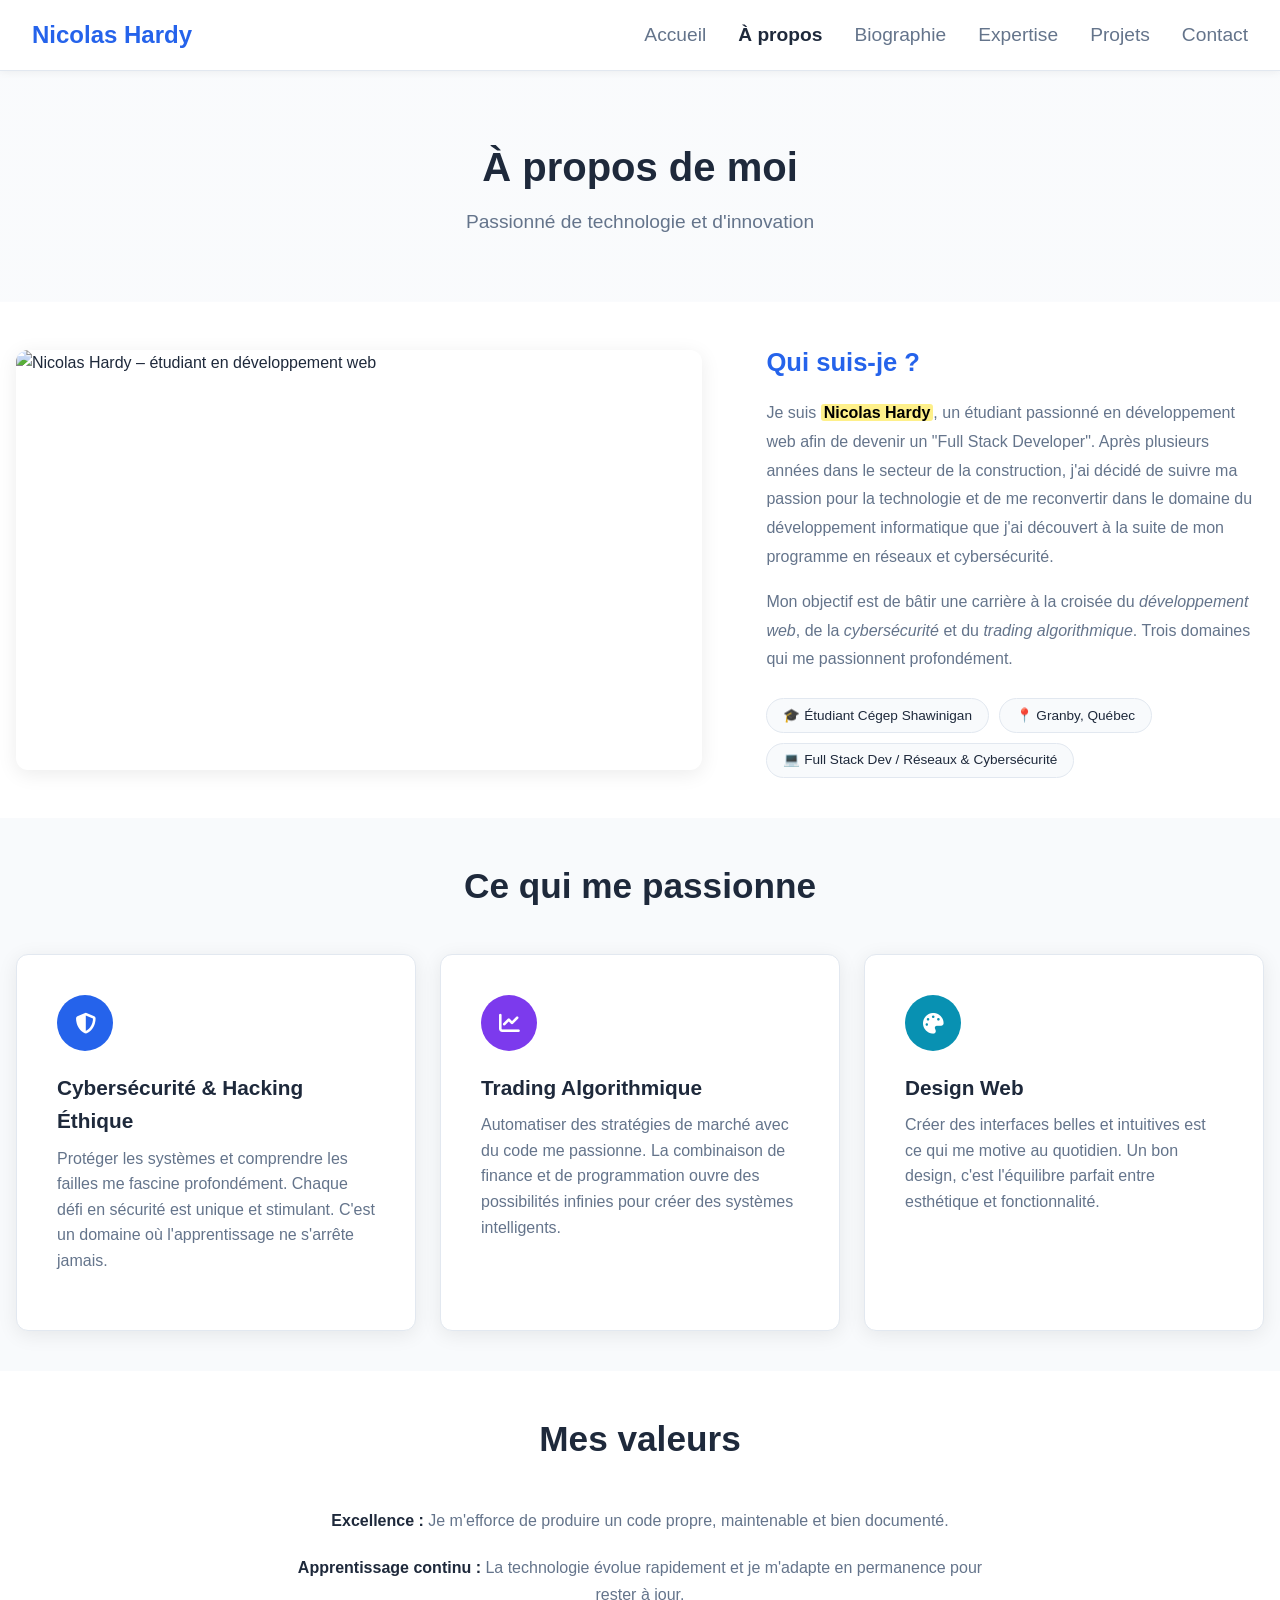
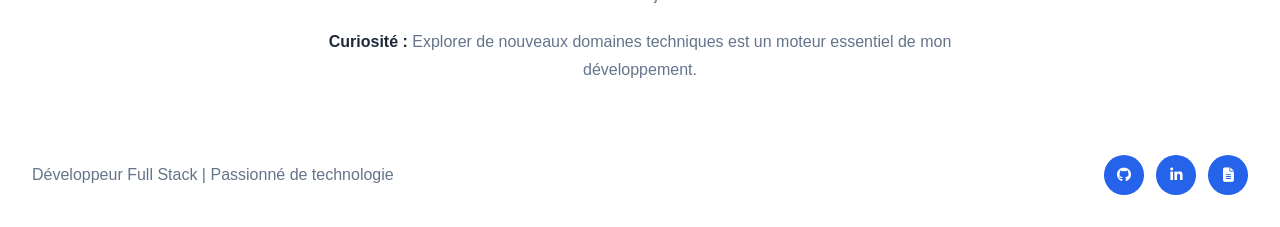
==== commit f1ec1784: "Correction lien actif pour page a-propos" ====
--- a/a-propos.html
+++ b/a-propos.html
@@ -32,8 +32,8 @@
         <button class="nav-fermer" id="navFermer" aria-label="Fermer le menu">&times;</button> <!-- RÉFÉRENCE: https://numerique.ostralo.net/html_css/p5b_caracteres_speciaux.htm -->
         <!-- Liens de navigation du site -->
         <ul>
-          <li><a href="index.html" class="nav-lien actif">Accueil</a></li>
-          <li><a href="a-propos.html" class="nav-lien">À propos</a></li>
+          <li><a href="index.html" class="nav-lien">Accueil</a></li>
+          <li><a href="a-propos.html" class="nav-lien actif">À propos</a></li>
           <li><a href="biographie.html" class="nav-lien">Biographie</a></li>
           <li><a href="expertise.html" class="nav-lien">Expertise</a></li>
           <li><a href="projets.html" class="nav-lien">Projets</a></li>
